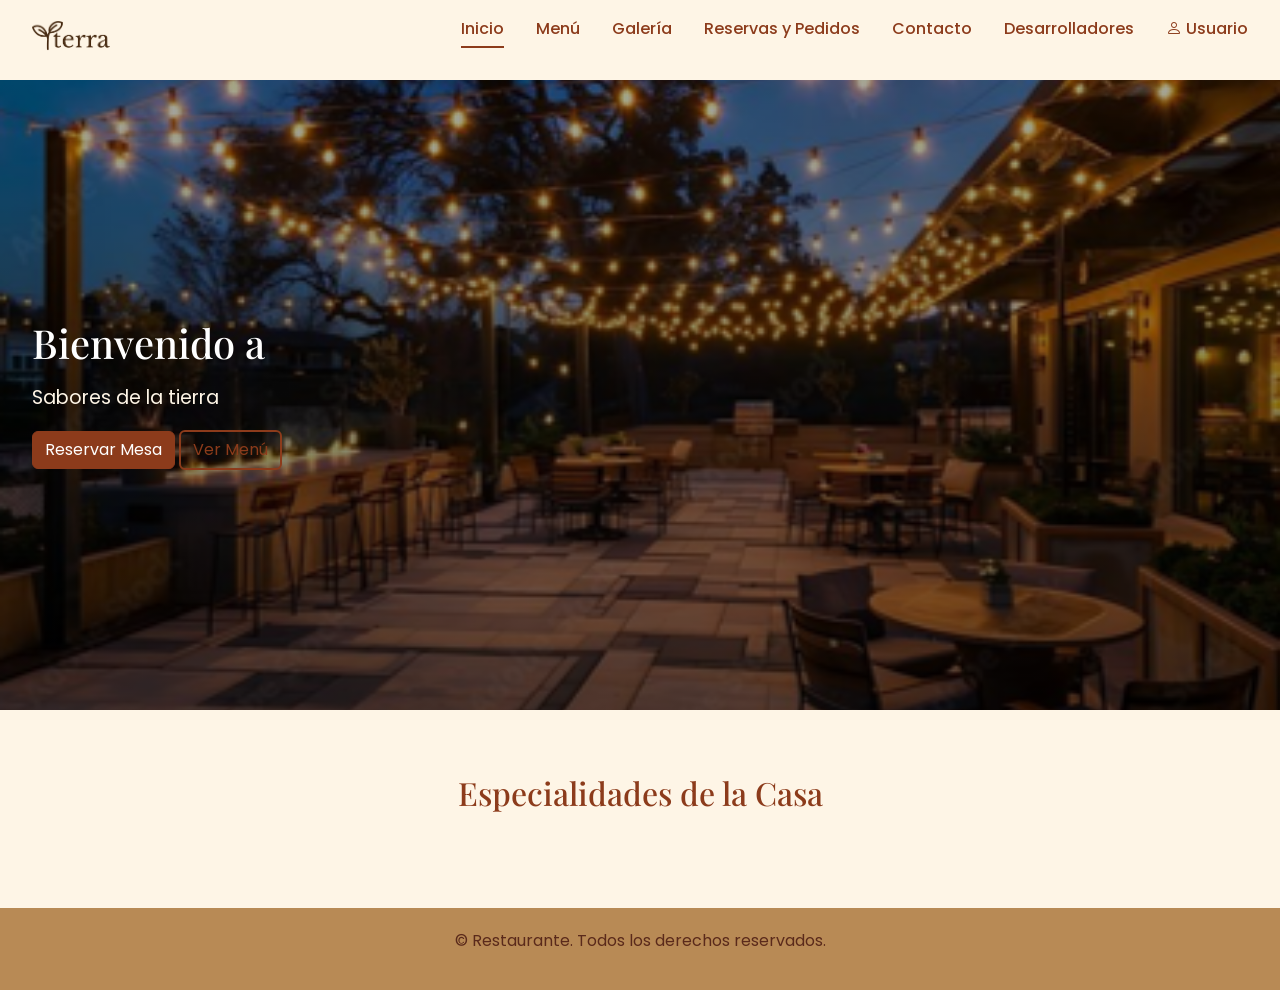
==== index.html @ 030f8fa7 "Referencia a estilo de las ventanas emergentes de registro" ====
<!DOCTYPE html>
<html lang="es">
<head>
    <meta charset="UTF-8">
    <meta name="viewport" content="width=device-width, initial-scale=1.0">
    <title>Inicio - Restaurante</title>
    <link href="https://cdn.jsdelivr.net/npm/bootstrap@5.3.3/dist/css/bootstrap.min.css" rel="stylesheet">
    <link href="https://cdn.jsdelivr.net/npm/bootstrap-icons@1.11.3/font/bootstrap-icons.min.css" rel="stylesheet">
    <link href="https://fonts.googleapis.com/css2?family=Playfair+Display:wght@600;700&family=Poppins:wght@400;500&display=swap" rel="stylesheet">
    <link rel="stylesheet" href="css/base.css">
    <link rel="stylesheet" href="css/index.css">
    <link rel="stylesheet" href="../css/registro.css">

</head>
<body class="index-page">

    <!-- BARRA SUPERIOR (Escritorio >= 768px) -->
    <header class="main-header" id="main-header">
        <div class="header-brand">
            <a href="index.html">
                <img src="img/logo.png" alt="Terra">
            </a>  
        </div>
        <nav class="main-nav" id="main-nav">
            <ul class="nav-list" id="nav-list">
                <li class="nav-item"><a href="index.html" class="nav-link active">Inicio</a></li>
                <li class="nav-item"><a href="html/menu.html" class="nav-link">Menú</a></li>
                <li class="nav-item"><a href="html/galeria.html" class="nav-link">Galería</a></li>
                <li class="nav-item"><a href="html/reservas.html" class="nav-link">Reservas y Pedidos</a></li>
                <li class="nav-item"><a href="html/contactos.html" class="nav-link">Contacto</a></li>
                <li class="nav-item"><a href="html/desarrolladores.html" class="nav-link">Desarrolladores</a></li>
                <li class="nav-item user-desktop-item">
                    <a href=".../html/perfil.html" class="nav-link user-profile-link" id="desktopUserBtn">
                        <i class="bi bi-person" aria-hidden="true"></i>
                        <span class="link-text">Usuario</span>
                    </a>
                </li>
            </ul>
        </nav>
    </header>

    <!--sidebar para móviles-->
     <div class="offcanvas offcanvas-start sidebar-navigation" tabindex="-1" id="sidebar" aria-label="Menú de navegación">
        <div class="offcanvas-header logo-container">
            <a href="index.html">
                <img src="img/logo.png" alt="Terra">
            </a>
            <button type="button" class="btn-close" data-bs-dismiss="offcanvas" aria-label="Cerrar menú"></button>
        </div>
 
        <div class="offcanvas-body">
            <nav class="sidebar-nav">
                <ul class="nav-list-sidebar">
                    <li class="nav-item">
                        <a href="index.html" class="nav-link active">
                            <i class="bi bi-house" aria-hidden="true"></i>
                            <span class="link-text">Inicio</span>
                        </a>
                    </li>
                    <li class="nav-item">
                        <a href="html/menu.html" class="nav-link">
                            <i class="bi bi-cup-hot" aria-hidden="true"></i>
                            <span class="link-text">Menú</span>
                        </a>
                    </li>
                    <li class="nav-item">
                        <a href="html/galeria.html" class="nav-link">
                            <i class="bi bi-image" aria-hidden="true"></i>
                            <span class="link-text">Galería</span>
                        </a>
                    </li>
                    <li class="nav-item">
                        <a href="html/reservas.html" class="nav-link">
                            <i class="bi bi-cart" aria-hidden="true"></i>
                            <span class="link-text">Pedido</span>
                        </a>
                    </li>
                    <li class="nav-item">
                        <a href="html/contactos.html" class="nav-link">
                            <i class="bi bi-chat" aria-hidden="true"></i>
                            <span class="link-text">Contacto</span>
                        </a>
                    </li>
                    <li class="nav-item">
                        <a href="html/desarrolladores.html" class="nav-link">
                            <i class="bi bi-code-slash" aria-hidden="true"></i>
                            <span class="link-text">Coders</span>
                        </a>
                    </li>
                </ul>
            </nav>
 
            <div class="user-profile-desktop">
                <i class="bi bi-person" aria-hidden="true"></i>
                <span class="user-name">Usuario</span>
            </div>
        </div>
    </div>

    <!-- WRAPPER GENERAL PARA MÓVIL Y TABLET -->
    <div class="index-layout-wrapper">

        <!-- CONTENIDO PRINCIPAL -->
        <main class="main-content-home" id="main-content-home">
            
            <!-- Contenedor Hero / Presentación con el botón el menú en móviles -->
            <section class="hero-section" id="hero-section">
                 <button type="button" class="menu-toggle d-md-none"
                        data-bs-toggle="offcanvas" data-bs-target="#sidebar"
                        aria-controls="sidebar" aria-label="Abrir menú">
                    <img src="img/logo.png" alt="">
                </button>
                <div class="hero-container" id="hero-container">
                    <h2 class="hero-title" id="hero-title">Bienvenido a </h2>
                    <p class="hero-description" id="hero-description">Sabores de la tierra</p>
                    <div class="hero-actions" id="hero-actions">
                        <a href="html/reservas.html" class="btn btn-primary" id="btn-hero-reserve">Reservar Mesa</a>
                        <a href="html/menu.html" class="btn btn-secondary" id="btn-hero-menu">Ver Menú</a>
                    </div>
                </div>
            </section>

            <!-- Contenedor para destacadas -->
            <section class="highlights-section" id="highlights-section">
                <h2 class="section-title">Especialidades de la Casa</h2>
                <div class="highlights-container" id="highlights-container">
                    <!-- JS inyectará información aquí -->
                </div>
            </section>
            
            <!-- PIE DE PÁGINA -->
            <footer class="main-footer" id="main-footer">
                <div class="footer-container" id="footer-container">
                    <p>&copy; Restaurante. Todos los derechos reservados.</p>
                </div>
            </footer>
        </main>

    </div>

    <script src="https://cdn.jsdelivr.net/npm/bootstrap@5.3.3/dist/js/bootstrap.bundle.min.js"></script>
    <script src="js/main.js"></script>
     <script src="../js/registro.js"></script>
</body>
</html>
---- css/base.css ----
/*declaracion de variables globales*/
:root{

    /*gama de colores elegida*/
    --color-primario: #8c3b1b;
    --color-primario-oscuro:#8c4e34;
    --color-secundario:#b88a55;
    --color-fondo-general:#fef5e6; 
    --color-fondo-alt: #f4e1c1;
    --color-texto: #793634;
    --color-texto-secundario: #5a2a1b;

    /*tipografia*/
    --font-heading: 'Playfair Display', serif;
    --font-body: 'Poppins', sans-serif;

    /*espaciados*/
    --spacing-xs: 0.5rem;
    --spacing-md: 1rem;
    --spacing-lg: 2rem;
    --spacing-xl: 4rem;

    /*altura de header y footer*/
    --header-height: 64px;
    --bottom-nav-height: 60px;

    /*variables de bootstrap que usan la paleta de colores*/
    --bs-body-bg: var(--color-fondo-general);
    --bs-body-color: var(--color-texto);
    --bs-body-font-family: var(--font-body);
    --bs-link-color: var(--color-primario);
    --bs-link-hover-color: var(--color-primario-oscuro);
}

/*======base=======*/
*{
    margin: 0;
    padding: 0;
    box-sizing: border-box;
}

body{
    font-family: var(--font-body);
    background-color: var(--color-fondo-general);
    color: var(--color-texto);
    line-height: 1.6;
    padding-bottom: var(--bottom-nav-height);/*espacio para el nav fijo en móviles*/
}

h1,h2,h3{
    font-family: var(--font-heading);
    color: var(--color-secundario);
}

a{
    text-decoration: none;
    color: inherit;
}

a:hover{
    color: inherit;
}

img{
    max-width: 100%;
    display:block;
}

.user-icon img{
    width: 40px;
    height: 40px;
}

/*======== header para todo el sitio ========*/
.main-header{
    display: flex;
    align-items: center;
    justify-content: space-between;
    padding: var(--spacing-md) var(--spacing-lg);
    background-color: var(--color-fondo-general);
    position: sticky;
    top: 0;
    z-index: 100;
}

.brand-title{
    font-size: 1.5rem;
    color: var(--color-primario);
}

/*en móviles la nav normal se oculta y se muestra una barra inferior*/
.main-nav{
    display: none;
}

.nav-list{
    list-style: none;
    display: flex;
    gap: var(--spacing-lg);
}

.nav-link{
    display: inline-block;
    font-weight: 500;
    color: var(--color-primario);
    padding: 0 0 4px;
    border-bottom: 2px solid transparent;
    transition: border-color 0.3s ease;
}

.nav-link.active, .nav-link:hover{
    border-bottom-color:var(--color-primario);
    color: var(--color-primario);
}

/*========nav inferior solo para móbles=========*/
.bottom-nav{
    display: flex;
    justify-content: space-around;
    align-items: center;
    position: fixed;
    bottom: 0;
    left: 0;
    right: 0;
    height: var(--bottom-nav-height);
    background-color: var(--color-fondo-general);
    border-top: 1px solid var(--color-secundario);
    z-index: 100;
}

.bottom-nav .nav-link{
    font-size: 1rem;
    text-align: center;
    border-bottom: none;
    padding: 6px 4px;
    flex:1;
}

/*======== footer ======*/
.main-footer{
    background-color: var(--color-fondo-alt);
    padding: var(--spacing-lg);
    text-align: center;
    color: var(--color-texto-secundario);
}

/*========== botones ==========*/
.btn-primary {
    --bs-btn-color: #fff;
    --bs-btn-bg: var(--color-primario);
    --bs-btn-border-color: var(--color-primario);
    --bs-btn-hover-color: #fff;
    --bs-btn-hover-bg: var(--color-primario-oscuro);
    --bs-btn-hover-border-color: var(--color-primario-oscuro);
    --bs-btn-active-color: #fff;
    --bs-btn-active-bg: var(--color-primario-oscuro);
    --bs-btn-active-border-color: var(--color-primario-oscuro);
    --bs-btn-focus-shadow-rgb: 140, 59, 27;
}

.btn-secondary{
    --bs-btn-color: var(--color-primario);
    --bs-btn-bg: transparent;
    --bs-btn-border-color: var(--color-primario);
    --bs-btn-hover-color: #fff;
    --bs-btn-hover-bg: var(--color-primario);
    --bs-btn-hover-border-color: var(--color-primario);
    --bs-btn-active-color: #fff;
    --bs-btn-active-bg: var(--color-primario);
    --bs-btn-active-border-color: var(--color-primario);
    --bs-btn-focus-shadow-rgb: 140, 59, 27;
    --bs-btn-border-width: 2px;
}

/*========== media queries para diseño responsivo  ========*/
@media (min-width: 768px) {
    body{
        padding-bottom: 0; /*el nav inferior se oculta en pantallas grandes*/
    }

    .main-nav{
        display: block; /*se muestra la nav normal en pantallas grandes*/
    }

    .bottom-nav{
        display: none;
    }
}

.container{
    width: 100%;
    max-width: 1140px;
    margin: 0 auto;
    padding: 0 var(--spacing-lg);
}


/* ===================================================
   NAVEGACIÓN COMPARTIDA (todas las páginas)
   - Logo del header
   - Botón de menú en móvil
   - Menú lateral
   =================================================== */
.header-brand img {
    height: 40px;
    width: auto;
}

.header-menu-btn {
    border: 0;
    background: transparent;
    color: var(--color-primario);
    font-size: 2rem;
    line-height: 1;
    padding: 0 4px;
    cursor: pointer;
}

/* ===================================================
   1. MENÚ LATERAL MÓVIL 
   =================================================== */
.sidebar-navigation {
    --bs-offcanvas-width: 260px;
    --bs-offcanvas-bg: var(--color-fondo-alt);
    --bs-offcanvas-color: var(--color-texto-secundario);
}

.sidebar-navigation .logo-container {
    background-color: var(--color-secundario);
    padding: 15px 20px;
    justify-content: space-between;
    align-items: center;
}

.sidebar-navigation .logo-container img {
    display: block;
    max-width: 120px;
    height: auto;
}

.sidebar-navigation .offcanvas-body {
    display: flex;
    flex-direction: column;
    padding: 0;
}

.sidebar-nav {
    width: 100%;
    flex-grow: 1;
}

.nav-list-sidebar {
    list-style: none;
    padding: 0;
    margin: 15px 0;
    display: flex;
    flex-direction: column;
}

.nav-list-sidebar .nav-item {
    width: 100%;
    margin: 0;
}

.nav-list-sidebar .nav-link {
    display: flex;
    align-items: center;
    padding: 16px 22px;
    font-size: 1.15rem;
    font-weight: 600;
    color: var(--color-texto-secundario);
    border-bottom: none;
    transition: background-color 0.2s ease, padding-left 0.2s ease;
}

.nav-list-sidebar .nav-link .bi {
    font-size: 1.4rem;
    margin-right: 15px;
    color: var(--color-primario);
}

.nav-list-sidebar .nav-link.active,
.nav-list-sidebar .nav-link:hover {
    background-color: rgba(255, 255, 255, 0.4);
    border-left: 6px solid var(--color-primario);
    color: var(--color-primario);
    padding-left: 16px; /* compensa el borde de 6px para que no se mueva el contenido */
}

.user-profile-desktop {
    background-color: var(--color-secundario);
    padding: 18px 22px;
    display: flex;
    align-items: center;
    font-size: 1.15rem;
    font-weight: 600;
    color: var(--color-texto);
    margin-top: auto;
}

.user-profile-desktop .bi {
    font-size: 1.6rem;
    background-color: var(--color-fondo-alt);
    padding: 4px 8px;
    border-radius: 50%;
    margin-right: 14px;
}
---- css/index.css ----
.index-page {
    background-color: var(--color-fondo-general);
}
 
.index-layout-wrapper {
    display: flex;
    flex-direction: column;
    width: 100%;
    min-height: 100vh;
}
 
.header-brand img {
    height: 40px;
    width: auto;
}
 
/* ===================================================
   1. MENÚ LATERAL MÓVIL 
   =================================================== */
.sidebar-navigation {
    --bs-offcanvas-width: 260px;
    --bs-offcanvas-bg: var(--color-fondo-alt);
    --bs-offcanvas-color: var(--color-texto-secundario);
}
 
.sidebar-navigation .logo-container {
    background-color: var(--color-secundario);
    padding: 15px 20px;
    justify-content: space-between;
    align-items: center;
}
 
.sidebar-navigation .logo-container img {
    display: block;
    max-width: 120px;
    height: auto;
}
 
.sidebar-navigation .offcanvas-body {
    display: flex;
    flex-direction: column;
    padding: 0;
}
 
.sidebar-nav {
    width: 100%;
    flex-grow: 1;
}
 
.nav-list-sidebar {
    list-style: none;
    padding: 0;
    margin: 15px 0;
    display: flex;
    flex-direction: column;
}
 
.nav-list-sidebar .nav-item {
    width: 100%;
    margin: 0;
}
 
.nav-list-sidebar .nav-link {
    display: flex;
    align-items: center;
    padding: 16px 22px;
    font-size: 1.15rem;
    font-weight: 600;
    color: var(--color-texto-secundario);
    border-bottom: none;
    transition: background-color 0.2s ease, padding-left 0.2s ease;
}
 
.nav-list-sidebar .nav-link .bi {
    font-size: 1.4rem;
    margin-right: 15px;
    color: var(--color-primario);
}
 
.nav-list-sidebar .nav-link.active,
.nav-list-sidebar .nav-link:hover {
    background-color: rgba(255, 255, 255, 0.4);
    border-left: 6px solid var(--color-primario);
    color: var(--color-primario);
    padding-left: 16px; /* compensa el borde de 6px para que no se mueva el contenido */
}
 
.user-profile-desktop {
    background-color: var(--color-secundario);
    padding: 18px 22px;
    display: flex;
    align-items: center;
    font-size: 1.15rem;
    font-weight: 600;
    color: var(--color-texto);
    margin-top: auto;
}
 
.user-profile-desktop .bi {
    font-size: 1.6rem;
    background-color: var(--color-fondo-alt);
    padding: 4px 8px;
    border-radius: 50%;
    margin-right: 14px;
}
 
/* Botón (logo) que abre el menú en móvil */
.menu-toggle {
    position: absolute;
    left: 10px;
    top: 20px;
    padding: 4px;
    border: 0;
    background: transparent;
    cursor: pointer;
    z-index: 10;
}
 
.menu-toggle img {
    display: block;
    height: 26px;
    width: auto;
    filter: brightness(0) invert(1);
}
 
/* ===================================================
   2. HERO Y SECCIONES
   =================================================== */
.main-content-home {
    flex: 1;
    min-width: 0;
    background-color: var(--color-fondo-general);
    display: flex;
    flex-direction: column;
}
 
.hero-section {
    position: relative;
    min-height: 70vh;
    background-image: linear-gradient(to bottom, rgba(0,0,0,0.35), rgba(0,0,0,0.55)), url('../img/Picture10.png');
    background-size: cover;
    background-position: center;
    display: flex;
    align-items: center;
    padding: 0 var(--spacing-lg);
}
 
.hero-title {
    color: #ffffff;
    font-size: 2.5rem;
}
 
.hero-description {
    color: var(--color-fondo-general);
    font-size: 1.2rem;
    margin-top: var(--spacing-md);
}
 
.highlights-section {
    padding: var(--spacing-xl) var(--spacing-lg);
    text-align: center;
}
 
.section-title {
    color: var(--color-primario);
    margin-bottom: var(--spacing-lg);
}
 
.highlights-container {
    display: grid;
    grid-template-columns: 1fr 1fr;
    gap: var(--spacing-md);
}
 
.highlight-card img {
    width: 100%;
    height: 120px;
    border-radius: 8px;
    object-fit: cover;
}
 
.highlight-card h3 {
    margin-top: var(--spacing-xs);
    font-size: 1rem;
}
 
.highlight-card p {
    font-size: 0.8rem;
    color: var(--color-texto);
}
 
.main-footer {
    width: 100%;
    background-color: var(--color-secundario);
    padding: 20px 0;
    text-align: center;
    margin-top: auto;
}
 
/* ===================================================
   MÓVILES Y TABLETS (< 768px)
   =================================================== */
@media (max-width: 767px) {
    /* La barra superior de escritorio se oculta; se usa el offcanvas */
    .main-header {
        display: none;
    }
 
    .hero-section {
        padding-left: 45px; /* espacio para el botón que abre el menú */
    }
}
 
/* ===================================================
   ESCRITORIO (>= 768px)
   =================================================== */
@media (min-width: 768px) {
    .highlights-container {
        grid-template-columns: repeat(4, 1fr);
    }
}

/* ===================================================
   TARJETAS DE ESPECIALIDADES DE LA CASA.
   =================================================== */

.card-especialidad {
    display: flex;
    flex-direction: column;
    width: 100%;
    min-width: 0;
    box-sizing: border-box;
    text-align: center;
    overflow: hidden;
}

.card-especialidad img {
    display: block;
    width: 100%;
    height: 230px;
    object-fit: cover;
    object-position: center;
    border-radius: 8px;
}

.card-especialidad .card-info {
    padding: 15px 10px;
    box-sizing: border-box;
}

.card-especialidad .card-info h3 {
    color: var(--color-primario);
    font-size: 1.3rem;
    line-height: 1.4;
    margin: 0 0 12px;
    overflow-wrap: break-word;
}

.card-especialidad .card-info p {
    color: var(--color-texto);
    font-size: 1rem;
    line-height: 1.6;
    margin: 0;
}

/* DISTRIBUCIÓN DE LAS TARJETAS */

@media (min-width: 901px) {
    .highlights-section .highlights-container {
        grid-template-columns: repeat(3, minmax(0, 1fr));
        gap: 30px;
        width: 100%;
        max-width: 1200px;
        margin: 0 auto;
        align-items: stretch;
    }
}

@media (min-width: 501px) and (max-width: 900px) {
    .highlights-section .highlights-container {
        grid-template-columns: repeat(2, minmax(0, 1fr));
        gap: 20px;
    }
}

@media (max-width: 500px) {
    .highlights-section .highlights-container {
        grid-template-columns: minmax(0, 1fr);
        gap: 25px;
    }

    .card-especialidad img {
        height: 230px;
    }

    .card-especialidad .card-info h3 {
        font-size: 1.2rem;
    }
}
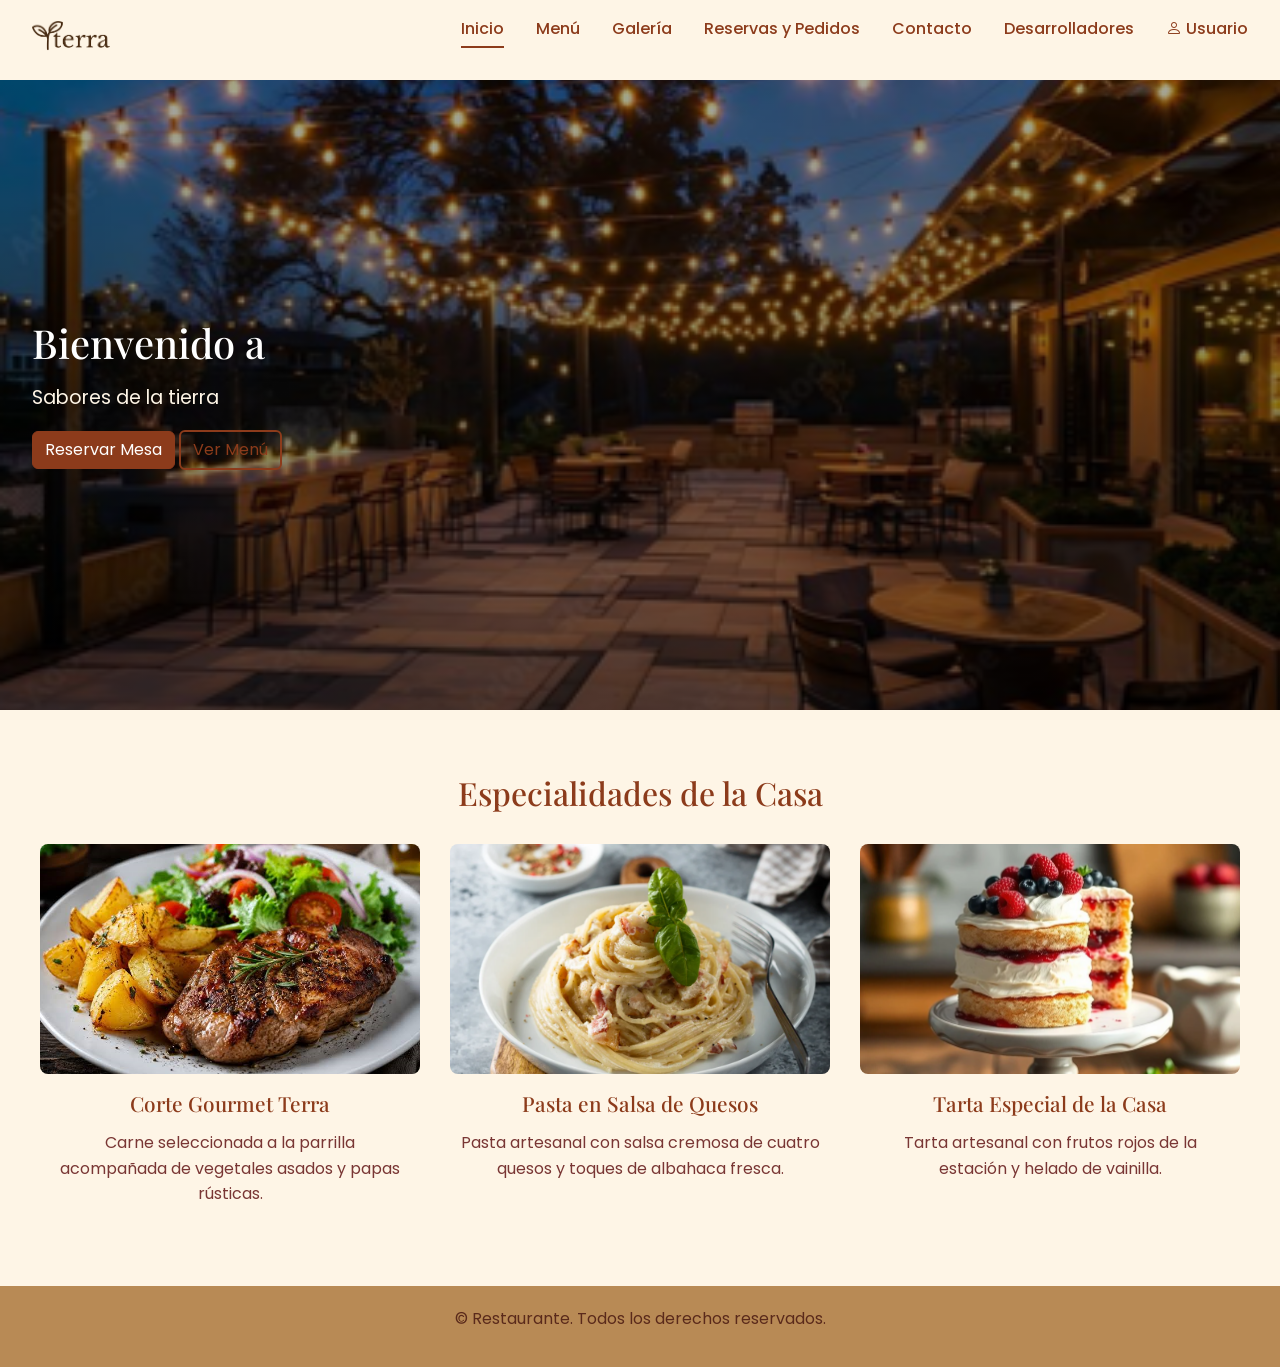
==== commit 1d695fab: "Merge remote-tracking branch 'origin/main' into Kelly" ====
--- a/index.html
+++ b/index.html
@@ -9,7 +9,7 @@
     <link href="https://fonts.googleapis.com/css2?family=Playfair+Display:wght@600;700&family=Poppins:wght@400;500&display=swap" rel="stylesheet">
     <link rel="stylesheet" href="css/base.css">
     <link rel="stylesheet" href="css/index.css">
-    <link rel="stylesheet" href="../css/registro.css">
+    <link rel="stylesheet" href="css/registro.css">
 
 </head>
 <body class="index-page">
@@ -30,7 +30,7 @@
                 <li class="nav-item"><a href="html/contactos.html" class="nav-link">Contacto</a></li>
                 <li class="nav-item"><a href="html/desarrolladores.html" class="nav-link">Desarrolladores</a></li>
                 <li class="nav-item user-desktop-item">
-                    <a href=".../html/perfil.html" class="nav-link user-profile-link" id="desktopUserBtn">
+                    <a href="html/perfil.html" class="nav-link user-profile-link" id="desktopUserBtn">
                         <i class="bi bi-person" aria-hidden="true"></i>
                         <span class="link-text">Usuario</span>
                     </a>
@@ -121,10 +121,38 @@
             </section>
 
             <!-- Contenedor para destacadas -->
+            <!-- SECCIÓN ESPECIALIDADES DE LA CASA -->
             <section class="highlights-section" id="highlights-section">
                 <h2 class="section-title">Especialidades de la Casa</h2>
                 <div class="highlights-container" id="highlights-container">
-                    <!-- JS inyectará información aquí -->
+
+                    <!-- Tarjeta 1 -->
+                    <div class="card-especialidad">
+                        <img src="img/carneparillada.PNG" alt="Corte Gourmet Terra">
+                        <div class="card-info">
+                            <h3>Corte Gourmet Terra</h3>
+                            <p>Carne seleccionada a la parrilla acompañada de vegetales asados y papas rústicas.</p>
+                        </div>
+                    </div>
+
+                    <!-- Tarjeta 2 -->
+                    <div class="card-especialidad">
+                        <img src="img/pasta de crema queso.PNG" alt="Pasta en Salsa de Quesos">
+                        <div class="card-info">
+                            <h3>Pasta en Salsa de Quesos</h3>
+                            <p>Pasta artesanal con salsa cremosa de cuatro quesos y toques de albahaca fresca.</p>
+                        </div>
+                    </div>
+
+                    <!-- Tarjeta 3 -->
+                    <div class="card-especialidad">
+                        <img src="img/tarta con frutos rojos.PNG" alt="Tarta Especial de la Casa">
+                        <div class="card-info">
+                            <h3>Tarta Especial de la Casa</h3>
+                            <p>Tarta artesanal con frutos rojos de la estación y helado de vainilla.</p>
+                        </div>
+                    </div>
+
                 </div>
             </section>
             
@@ -140,6 +168,6 @@
 
     <script src="https://cdn.jsdelivr.net/npm/bootstrap@5.3.3/dist/js/bootstrap.bundle.min.js"></script>
     <script src="js/main.js"></script>
-     <script src="../js/registro.js"></script>
+     <script src="js/registro.js"></script>
 </body>
 </html>
--- a/css/index.css
+++ b/css/index.css
@@ -137,7 +137,7 @@
 .hero-section {
     position: relative;
     min-height: 70vh;
-    background-image: linear-gradient(to bottom, rgba(0,0,0,0.35), rgba(0,0,0,0.55)), url('../img/Picture10.png');
+    background-image: linear-gradient(to bottom, rgba(0,0,0,0.35), rgba(0,0,0,0.55)), url('../img/terraza1.png');
     background-size: cover;
     background-position: center;
     display: flex;
--- a/css/registro.css
+++ b/css/registro.css
@@ -0,0 +1,78 @@
+
+/* Contenedor principal del modal */
+.modal-content.form-card {
+    border: none;
+    border-radius: 12px;
+    padding: 30px;
+    position: relative;
+    background-color: #ffffff;
+}
+
+/* Botón de cerrar de los modales */
+.modal-content.form-card .btn-close {
+    position: absolute;
+    top: 25px;
+    right: 25px;
+    background: transparent;
+    border: none;
+    font-size: 1.2rem;
+    cursor: pointer;
+    opacity: 0.7;
+}
+
+.modal-content.form-card .btn-close:hover {
+    opacity: 1;
+}
+
+/* Título dentro de las tarjetas modales */
+.modal-content.form-card .card-title {
+    text-align: left;
+    margin-bottom: 25px;
+}
+
+/* Filas internas del formulario modal */
+.modal-content.form-card .custom-form .modal-form-row {
+    display: flex;
+    flex-direction: column;
+    gap: 6px;
+    margin-bottom: 15px;
+}
+
+.modal-content.form-card .custom-form .modal-form-row-lg {
+    margin-bottom: 22px;
+}
+
+/* Etiquetas y campos de texto */
+.modal-content.form-card .custom-form label {
+    width: 100%;
+    font-weight: 500;
+    font-size: 0.95rem;
+}
+
+.modal-content.form-card .custom-form .form-control {
+    width: 100%;
+}
+
+/* Botón de acción principal dentro del modal */
+.modal-content.form-card .custom-form .btn-custom {
+    width: 100%;
+    padding: 12px;
+    font-size: 1rem;
+}
+
+/* Texto de pie de modal ("¿No tienes cuenta?") */
+.modal-switch-text {
+    text-align: center;
+    margin-top: 20px;
+    font-size: 0.9rem;
+}
+
+.modal-switch-text a {
+    color: var(--color-primario);
+    font-weight: 600;
+    text-decoration: none;
+}
+
+.modal-switch-text a:hover {
+    text-decoration: underline;
+}
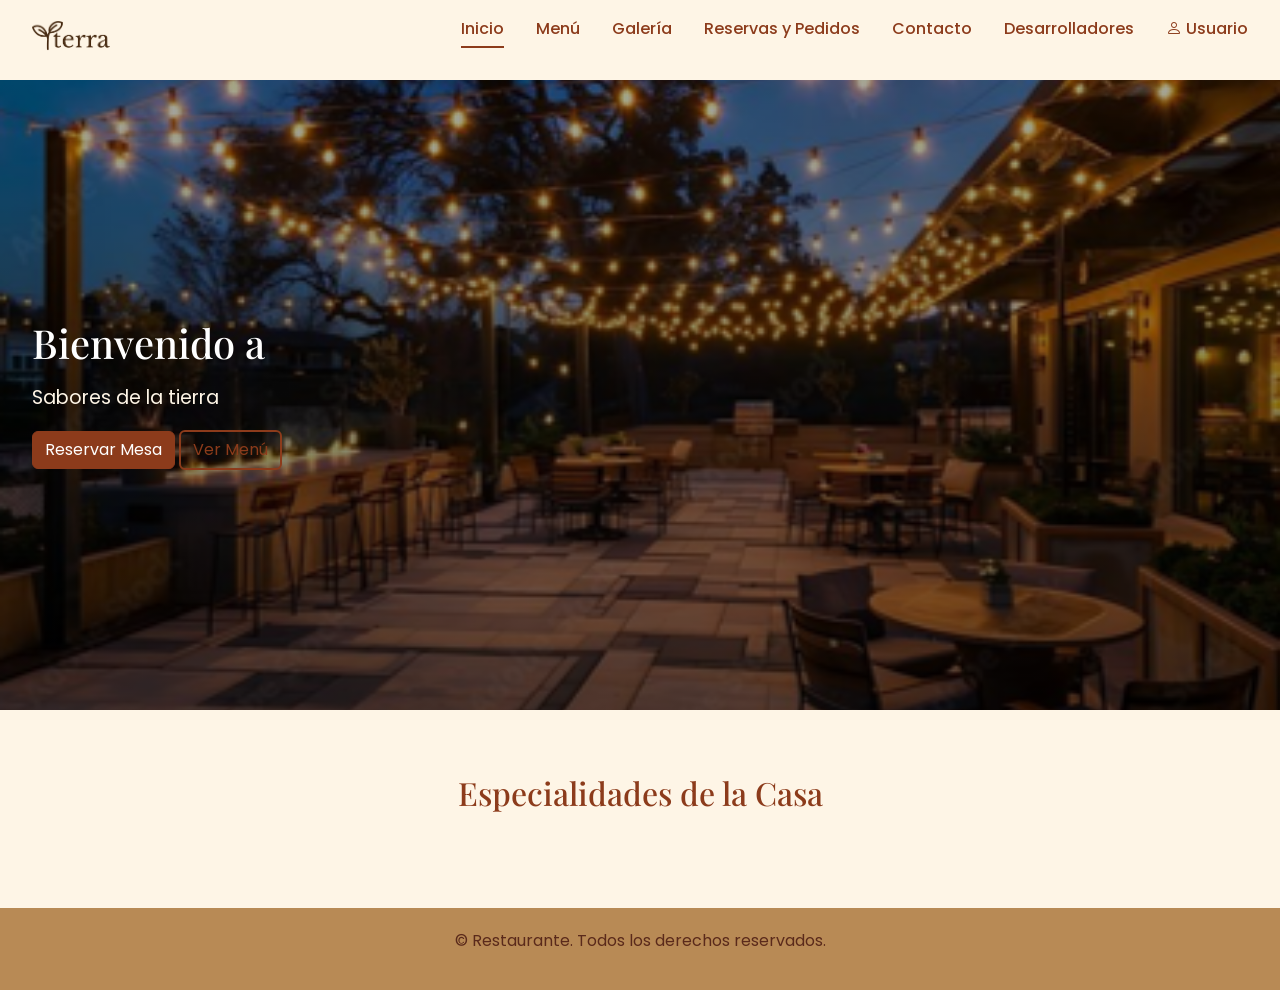
==== commit 706a95b0: "Merge remote-tracking branch 'origin/main' into alexx # Conflicts: #	html/reservas.html" ====
--- a/index.html
+++ b/index.html
@@ -121,38 +121,10 @@
             </section>
 
             <!-- Contenedor para destacadas -->
-            <!-- SECCIÓN ESPECIALIDADES DE LA CASA -->
             <section class="highlights-section" id="highlights-section">
                 <h2 class="section-title">Especialidades de la Casa</h2>
                 <div class="highlights-container" id="highlights-container">
-
-                    <!-- Tarjeta 1 -->
-                    <div class="card-especialidad">
-                        <img src="img/carneparillada.PNG" alt="Corte Gourmet Terra">
-                        <div class="card-info">
-                            <h3>Corte Gourmet Terra</h3>
-                            <p>Carne seleccionada a la parrilla acompañada de vegetales asados y papas rústicas.</p>
-                        </div>
-                    </div>
-
-                    <!-- Tarjeta 2 -->
-                    <div class="card-especialidad">
-                        <img src="img/pasta de crema queso.PNG" alt="Pasta en Salsa de Quesos">
-                        <div class="card-info">
-                            <h3>Pasta en Salsa de Quesos</h3>
-                            <p>Pasta artesanal con salsa cremosa de cuatro quesos y toques de albahaca fresca.</p>
-                        </div>
-                    </div>
-
-                    <!-- Tarjeta 3 -->
-                    <div class="card-especialidad">
-                        <img src="img/tarta con frutos rojos.PNG" alt="Tarta Especial de la Casa">
-                        <div class="card-info">
-                            <h3>Tarta Especial de la Casa</h3>
-                            <p>Tarta artesanal con frutos rojos de la estación y helado de vainilla.</p>
-                        </div>
-                    </div>
-
+                    <!-- JS inyectará información aquí -->
                 </div>
             </section>
             
--- a/css/index.css
+++ b/css/index.css
@@ -219,82 +219,4 @@
         grid-template-columns: repeat(4, 1fr);
     }
 }
-
-/* ===================================================
-   TARJETAS DE ESPECIALIDADES DE LA CASA.
-   =================================================== */
-
-.card-especialidad {
-    display: flex;
-    flex-direction: column;
-    width: 100%;
-    min-width: 0;
-    box-sizing: border-box;
-    text-align: center;
-    overflow: hidden;
-}
-
-.card-especialidad img {
-    display: block;
-    width: 100%;
-    height: 230px;
-    object-fit: cover;
-    object-position: center;
-    border-radius: 8px;
-}
-
-.card-especialidad .card-info {
-    padding: 15px 10px;
-    box-sizing: border-box;
-}
-
-.card-especialidad .card-info h3 {
-    color: var(--color-primario);
-    font-size: 1.3rem;
-    line-height: 1.4;
-    margin: 0 0 12px;
-    overflow-wrap: break-word;
-}
-
-.card-especialidad .card-info p {
-    color: var(--color-texto);
-    font-size: 1rem;
-    line-height: 1.6;
-    margin: 0;
-}
-
-/* DISTRIBUCIÓN DE LAS TARJETAS */
-
-@media (min-width: 901px) {
-    .highlights-section .highlights-container {
-        grid-template-columns: repeat(3, minmax(0, 1fr));
-        gap: 30px;
-        width: 100%;
-        max-width: 1200px;
-        margin: 0 auto;
-        align-items: stretch;
-    }
-}
-
-@media (min-width: 501px) and (max-width: 900px) {
-    .highlights-section .highlights-container {
-        grid-template-columns: repeat(2, minmax(0, 1fr));
-        gap: 20px;
-    }
-}
-
-@media (max-width: 500px) {
-    .highlights-section .highlights-container {
-        grid-template-columns: minmax(0, 1fr);
-        gap: 25px;
-    }
-
-    .card-especialidad img {
-        height: 230px;
-    }
-
-    .card-especialidad .card-info h3 {
-        font-size: 1.2rem;
-    }
-}
- 
+ 
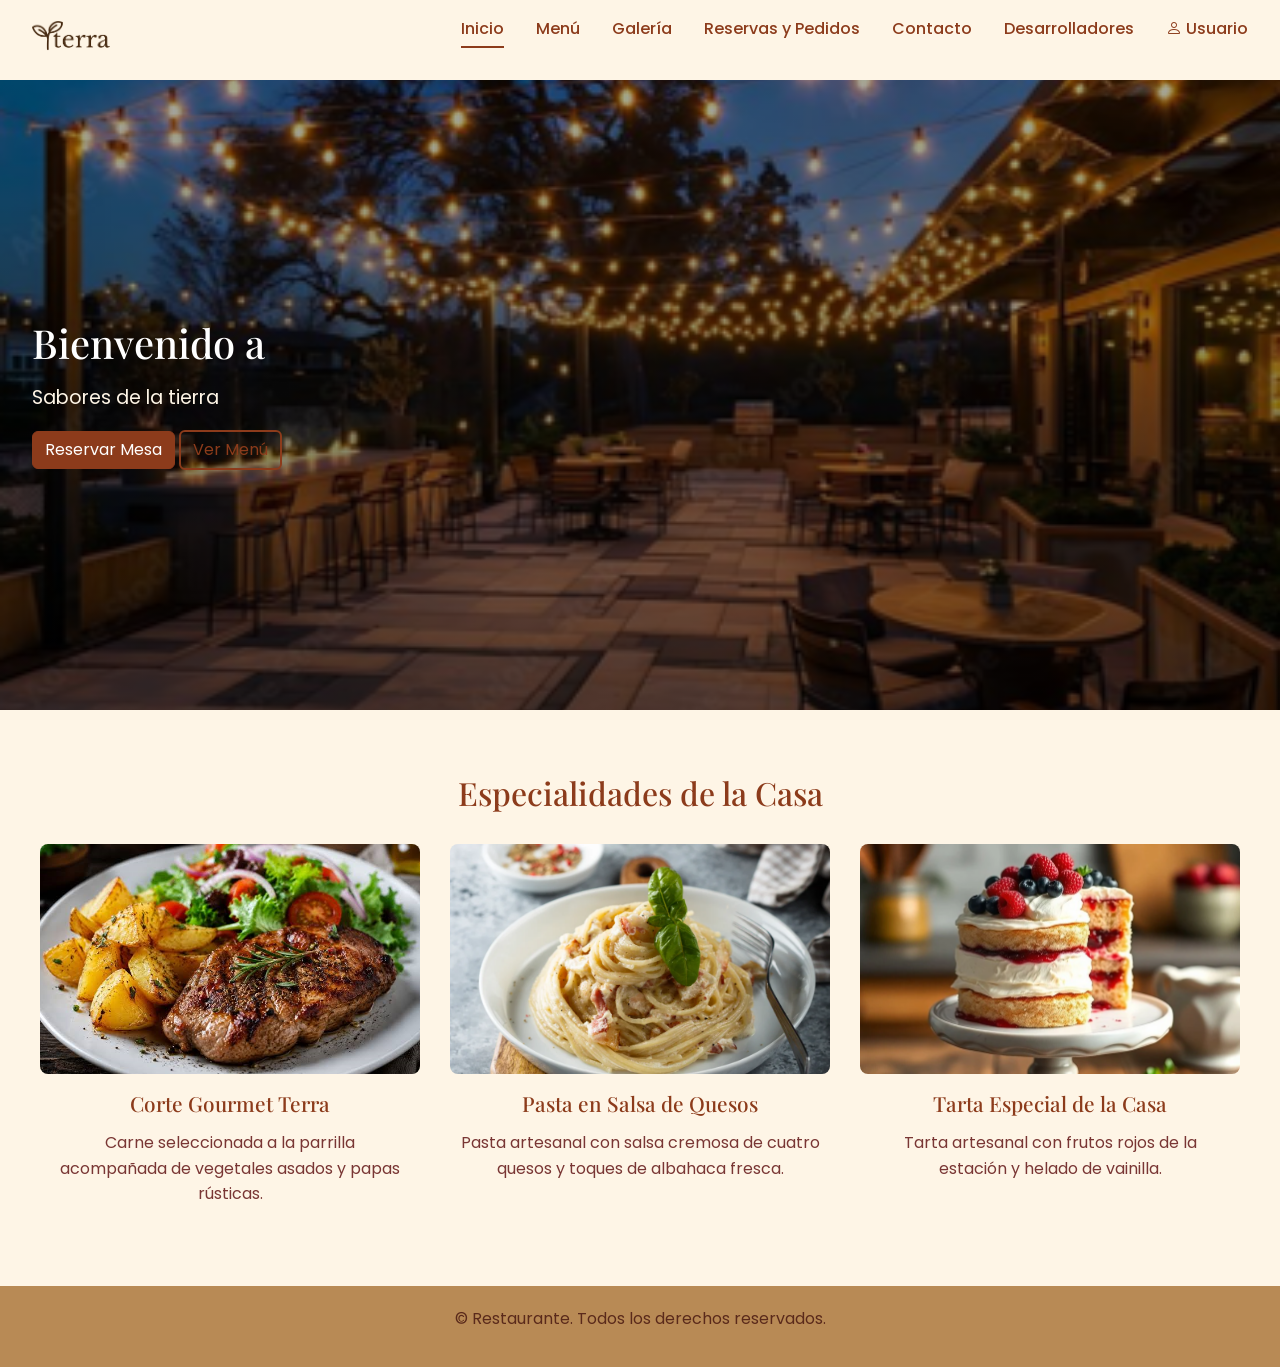
==== commit a480437d: "Merge pull request #23 from Hazenuzt/Kelly Kelly" ====
--- a/index.html
+++ b/index.html
@@ -121,10 +121,38 @@
             </section>
 
             <!-- Contenedor para destacadas -->
+            <!-- SECCIÓN ESPECIALIDADES DE LA CASA -->
             <section class="highlights-section" id="highlights-section">
                 <h2 class="section-title">Especialidades de la Casa</h2>
                 <div class="highlights-container" id="highlights-container">
-                    <!-- JS inyectará información aquí -->
+
+                    <!-- Tarjeta 1 -->
+                    <div class="card-especialidad">
+                        <img src="img/carneparillada.PNG" alt="Corte Gourmet Terra">
+                        <div class="card-info">
+                            <h3>Corte Gourmet Terra</h3>
+                            <p>Carne seleccionada a la parrilla acompañada de vegetales asados y papas rústicas.</p>
+                        </div>
+                    </div>
+
+                    <!-- Tarjeta 2 -->
+                    <div class="card-especialidad">
+                        <img src="img/pasta de crema queso.PNG" alt="Pasta en Salsa de Quesos">
+                        <div class="card-info">
+                            <h3>Pasta en Salsa de Quesos</h3>
+                            <p>Pasta artesanal con salsa cremosa de cuatro quesos y toques de albahaca fresca.</p>
+                        </div>
+                    </div>
+
+                    <!-- Tarjeta 3 -->
+                    <div class="card-especialidad">
+                        <img src="img/tarta con frutos rojos.PNG" alt="Tarta Especial de la Casa">
+                        <div class="card-info">
+                            <h3>Tarta Especial de la Casa</h3>
+                            <p>Tarta artesanal con frutos rojos de la estación y helado de vainilla.</p>
+                        </div>
+                    </div>
+
                 </div>
             </section>
             
--- a/css/index.css
+++ b/css/index.css
@@ -219,4 +219,82 @@
         grid-template-columns: repeat(4, 1fr);
     }
 }
- +
+/* ===================================================
+   TARJETAS DE ESPECIALIDADES DE LA CASA.
+   =================================================== */
+
+.card-especialidad {
+    display: flex;
+    flex-direction: column;
+    width: 100%;
+    min-width: 0;
+    box-sizing: border-box;
+    text-align: center;
+    overflow: hidden;
+}
+
+.card-especialidad img {
+    display: block;
+    width: 100%;
+    height: 230px;
+    object-fit: cover;
+    object-position: center;
+    border-radius: 8px;
+}
+
+.card-especialidad .card-info {
+    padding: 15px 10px;
+    box-sizing: border-box;
+}
+
+.card-especialidad .card-info h3 {
+    color: var(--color-primario);
+    font-size: 1.3rem;
+    line-height: 1.4;
+    margin: 0 0 12px;
+    overflow-wrap: break-word;
+}
+
+.card-especialidad .card-info p {
+    color: var(--color-texto);
+    font-size: 1rem;
+    line-height: 1.6;
+    margin: 0;
+}
+
+/* DISTRIBUCIÓN DE LAS TARJETAS */
+
+@media (min-width: 901px) {
+    .highlights-section .highlights-container {
+        grid-template-columns: repeat(3, minmax(0, 1fr));
+        gap: 30px;
+        width: 100%;
+        max-width: 1200px;
+        margin: 0 auto;
+        align-items: stretch;
+    }
+}
+
+@media (min-width: 501px) and (max-width: 900px) {
+    .highlights-section .highlights-container {
+        grid-template-columns: repeat(2, minmax(0, 1fr));
+        gap: 20px;
+    }
+}
+
+@media (max-width: 500px) {
+    .highlights-section .highlights-container {
+        grid-template-columns: minmax(0, 1fr);
+        gap: 25px;
+    }
+
+    .card-especialidad img {
+        height: 230px;
+    }
+
+    .card-especialidad .card-info h3 {
+        font-size: 1.2rem;
+    }
+}
+ 
